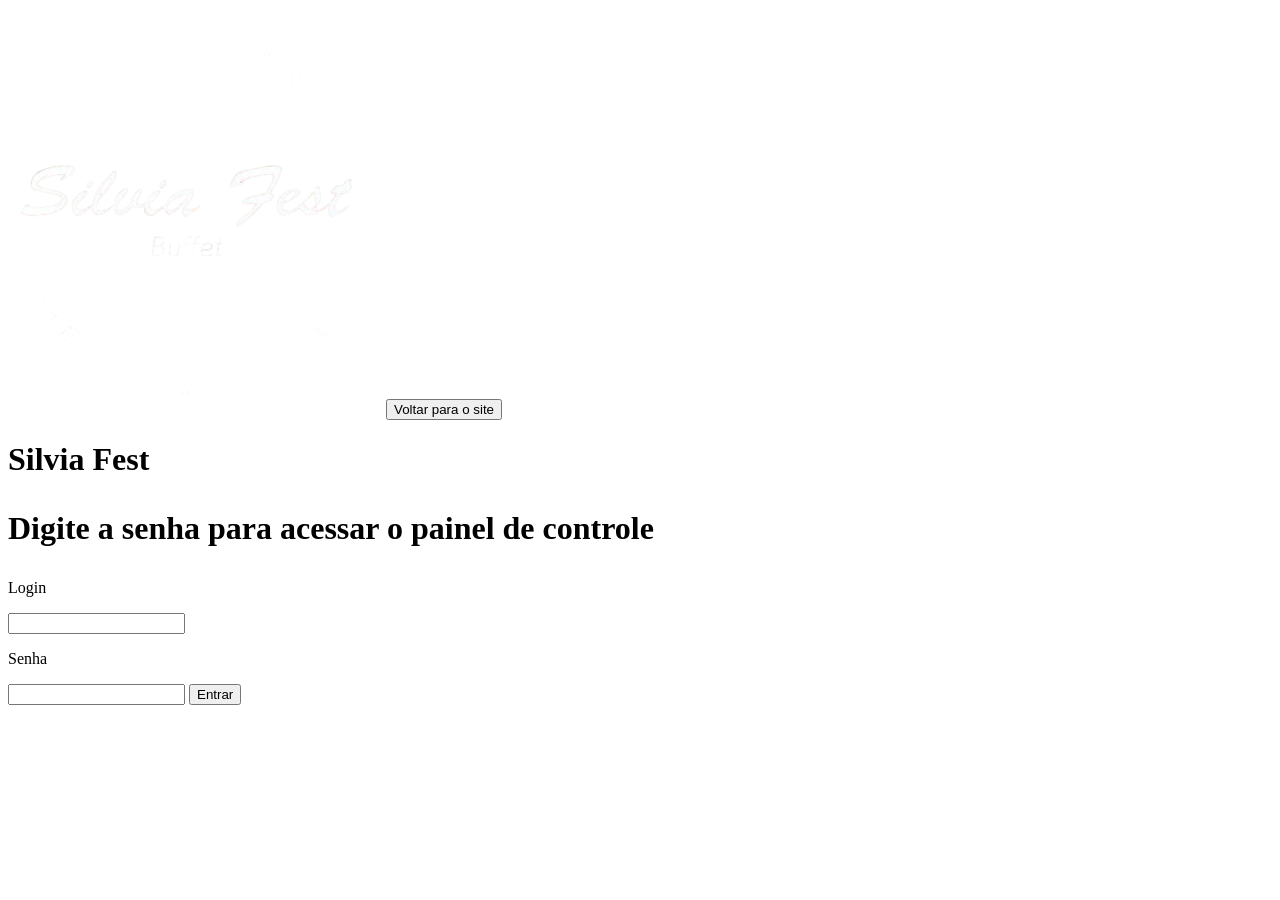
==== adm.html @ 07a518a9 "continuação" ====
<!DOCTYPE html>
<html lang="pt-br">
<head>
    <meta charset="UTF-8">
    <meta name="viewport" content="width=device-width, initial-scale=1.0">
    <title>Tela do Administrador</title>
    <link rel="stylesheet" href="css/style.css">
</head>
<body>
    
    <!-- HEADER -->
<header>
        <img src="img/logo cantina.png" class="logo">
        <button id="botao"">Voltar para o site</button>
</header>

<div class="titulo">
    <h1>Silvia Fest<h1>
        <p>Digite a senha para acessar o painel de controle</p>
</div>


    <section class="form">
        <p>Login</p>
<input type="text" id="nome"> 
<p>Senha</p>
<input type="password" id="senha">
<button type="submit">Entrar</button>
    </section>
</form>



<script src="js/script.js"></script>
</body>
</html>
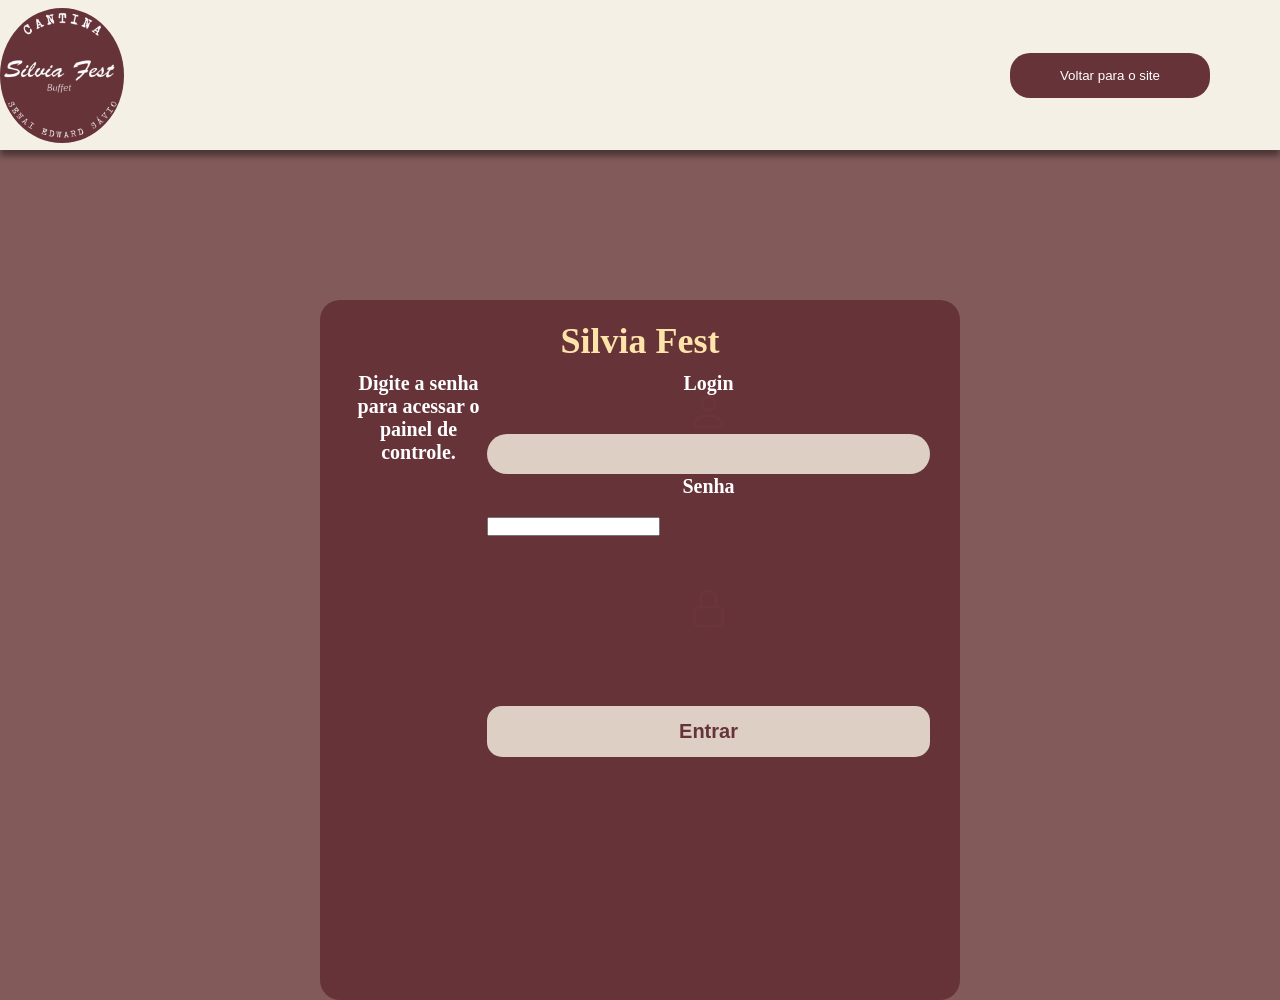
==== commit b833ae5b: "atualização css" ====
--- a/adm.html
+++ b/adm.html
@@ -4,7 +4,7 @@
     <meta charset="UTF-8">
     <meta name="viewport" content="width=device-width, initial-scale=1.0">
     <title>Tela do Administrador</title>
-    <link rel="stylesheet" href="css/style.css">
+    <link rel="stylesheet" href="css/style2.css">
 </head>
 <body>
     
@@ -14,20 +14,28 @@
         <button id="botao"">Voltar para o site</button>
 </header>
 
+
 <div class="titulo">
     <h1>Silvia Fest<h1>
-        <p>Digite a senha para acessar o painel de controle</p>
-</div>
+        <p>Digite a senha para acessar o painel de controle.</p>
+       
 
+        
+        <form>
+            <section class="form">
+                <p>Login</p>
+                <p><img src="img/homem.png" class="homem"></p>
+                <input type="text" id="nome"> 
 
-    <section class="form">
-        <p>Login</p>
-<input type="text" id="nome"> 
-<p>Senha</p>
-<input type="password" id="senha">
-<button type="submit">Entrar</button>
-    </section>
-</form>
+                <div class="senha">
+                <p class="S">Senha</p>
+                <input type="password" id="senha">
+                <p><img src="img/cadado.png" class="cadado"></p>
+                <button type="submit" class="senha2">Entrar</button>
+                </div>
+            </section>
+        </form>
+    </div>
 
 
 
--- a/css/style2.css
+++ b/css/style2.css
@@ -0,0 +1,104 @@
+:root {
+  --vinho: #663339;
+  --creme: #f5f0e5;
+  --fundo: #ece2cc;
+  --card: #6a363c;
+  --card2: #39060a;
+  --linear: #e0e0e0;
+  --marrom: #825a5a;
+  --amarelo: #ffe4a9;
+  --cinza: #decfc4;
+}
+* {
+  margin: 0;
+  padding: 0;
+  box-sizing: border-box;
+}
+header {
+  position: sticky;
+  top: 0;
+  display: flex;
+  justify-content: space-between;
+  align-items: center;
+  height: 150px;
+  backdrop-filter: blur(15px);
+  -webkit-backdrop-filter: blur(20px);
+  box-shadow: 0 6px 6px rgb(0, 0, 0, 0.4);
+  background: var(--creme);
+}
+.logo {
+  display: flex;
+  gap: 30px;
+  height: 90%;
+  border-radius: 150%;
+  background-color: var(--vinho);
+}
+#botao {
+  display: flex;
+  background-color: var(--vinho);
+  border-radius: 20px;
+  padding: 15px 50px;
+  color: #ffff;
+  margin-right: 70px;
+  border: none;
+}
+body {
+  background-color: var(--marrom);
+}
+
+.titulo {
+  background-color: var(--vinho);
+  height: 700px;
+  width: 50%;
+  border-radius: 20px;
+  margin: 0 auto;
+  margin-top: 150px;
+  padding: 20px 30px;
+}
+
+.titulo h1 {
+  display: flex;
+  font-size: 36px;
+  color: var(--amarelo);
+  justify-content: center;
+  margin-bottom: 10px;
+}
+
+.titulo p {
+  font-size: 20px;
+  color: #ffff;
+  text-align: center;
+}
+
+.senha2 {
+  display: block;
+  width: 100%;
+  color: var(--vinho);
+  background-color: var(--cinza);
+  border: none;
+  border-radius: 15px;
+  padding: 14px;
+  font-size: 20px;
+  font-weight: bold;
+  margin-top: 24px;
+}
+
+#nome{
+font-size: 35px;
+border-radius: 20px;
+border: none;
+background-color: var(--cinza);
+
+}
+
+#senha2{
+font-size: 35px;
+border-radius: 20px;
+border: none;
+background-color: var(--cinza);
+
+}
+
+.cadado{
+margin: 50px;
+}
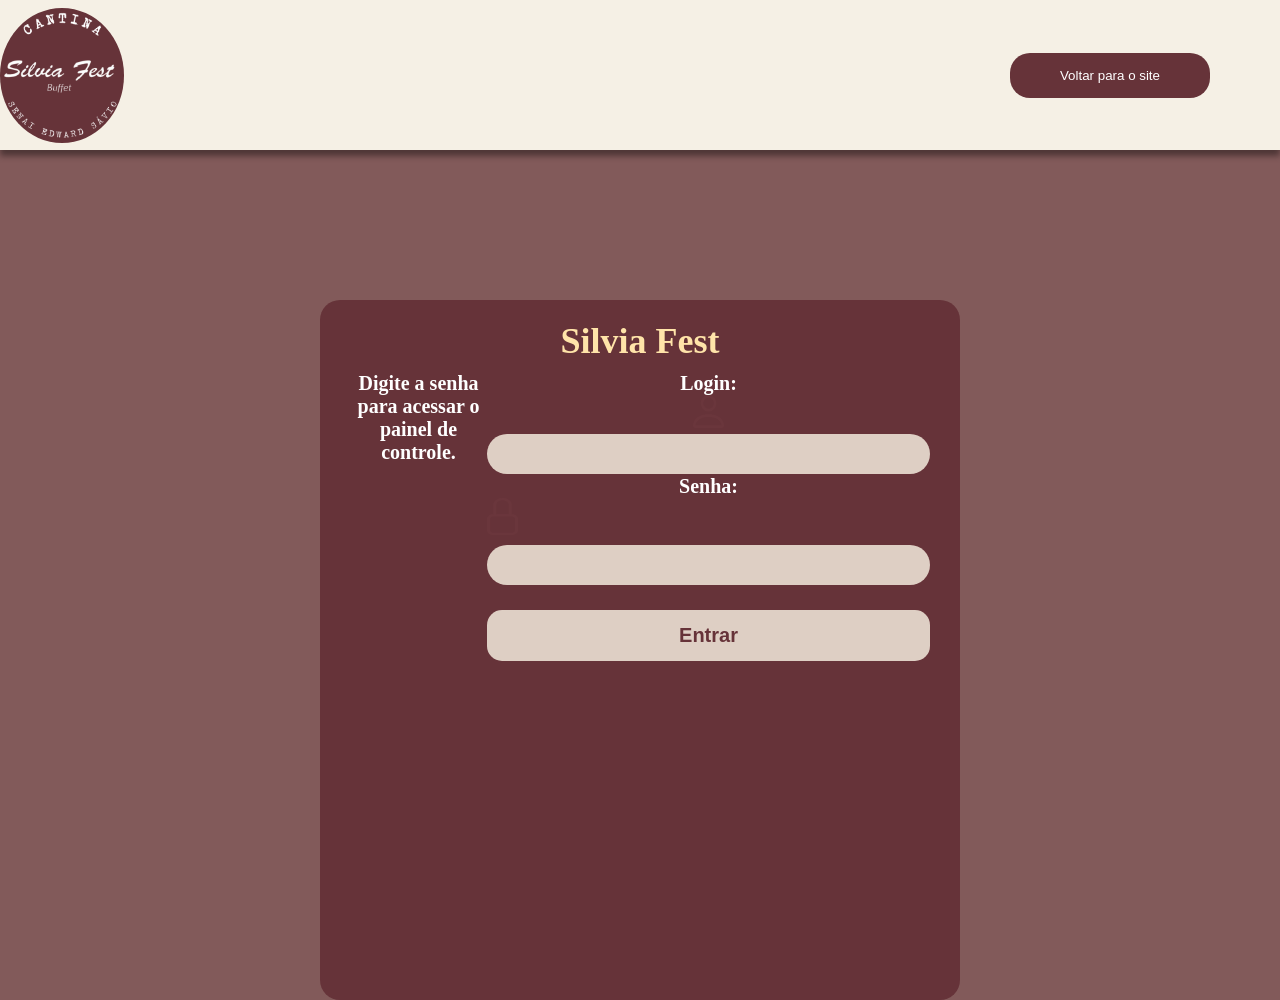
==== commit 1107f844: "atualização" ====
--- a/adm.html
+++ b/adm.html
@@ -1,44 +1,50 @@
 <!DOCTYPE html>
 <html lang="pt-br">
+
 <head>
     <meta charset="UTF-8">
     <meta name="viewport" content="width=device-width, initial-scale=1.0">
     <title>Tela do Administrador</title>
     <link rel="stylesheet" href="css/style2.css">
 </head>
+
 <body>
-    
+
     <!-- HEADER -->
-<header>
+    <header>
         <img src="img/logo cantina.png" class="logo">
-        <button id="botao"">Voltar para o site</button>
-</header>
+        <button id="botao">Voltar para o site</button>
+    </header>
 
 
-<div class="titulo">
-    <h1>Silvia Fest<h1>
-        <p>Digite a senha para acessar o painel de controle.</p>
-       
-
-        
-        <form>
-            <section class="form">
-                <p>Login</p>
-                <p><img src="img/homem.png" class="homem"></p>
-                <input type="text" id="nome"> 
-
-                <div class="senha">
-                <p class="S">Senha</p>
-                <input type="password" id="senha">
-                <p><img src="img/cadado.png" class="cadado"></p>
-                <button type="submit" class="senha2">Entrar</button>
-                </div>
-            </section>
-        </form>
-    </div>
+    <div class="titulo">
+        <h1>Silvia Fest<h1>
+                <p>Digite a senha para acessar o painel de controle.</p>
 
 
 
-<script src="js/script.js"></script>
+                <form>
+                    <div class="login">
+                        <p>Login:</p>
+                        <p><img src="img/homem.png" id="homem"></p>
+                        <input type="text" id="nome">
+                    </div>
+
+                    <div class="senha">
+                        <p>Senha:</p>
+                        <img src="img/cadado.png" id="cadeado">
+                        <input type="password" id="s">
+                    </div>
+                    <div class="button">
+                        <button type="submit" class="senha2">Entrar
+                        </button>
+                    </div>
+                </form>
+
+
+
+
+                <script src="js/script.js"></script>
 </body>
+
 </html>
--- a/css/style2.css
+++ b/css/style2.css
@@ -91,14 +91,12 @@
 
 }
 
-#senha2{
+#s{
+background-color: var(--cinza);
+border: none;
 font-size: 35px;
 border-radius: 20px;
-border: none;
-background-color: var(--cinza);
-
 }
 
-.cadado{
-margin: 50px;
-}+
+
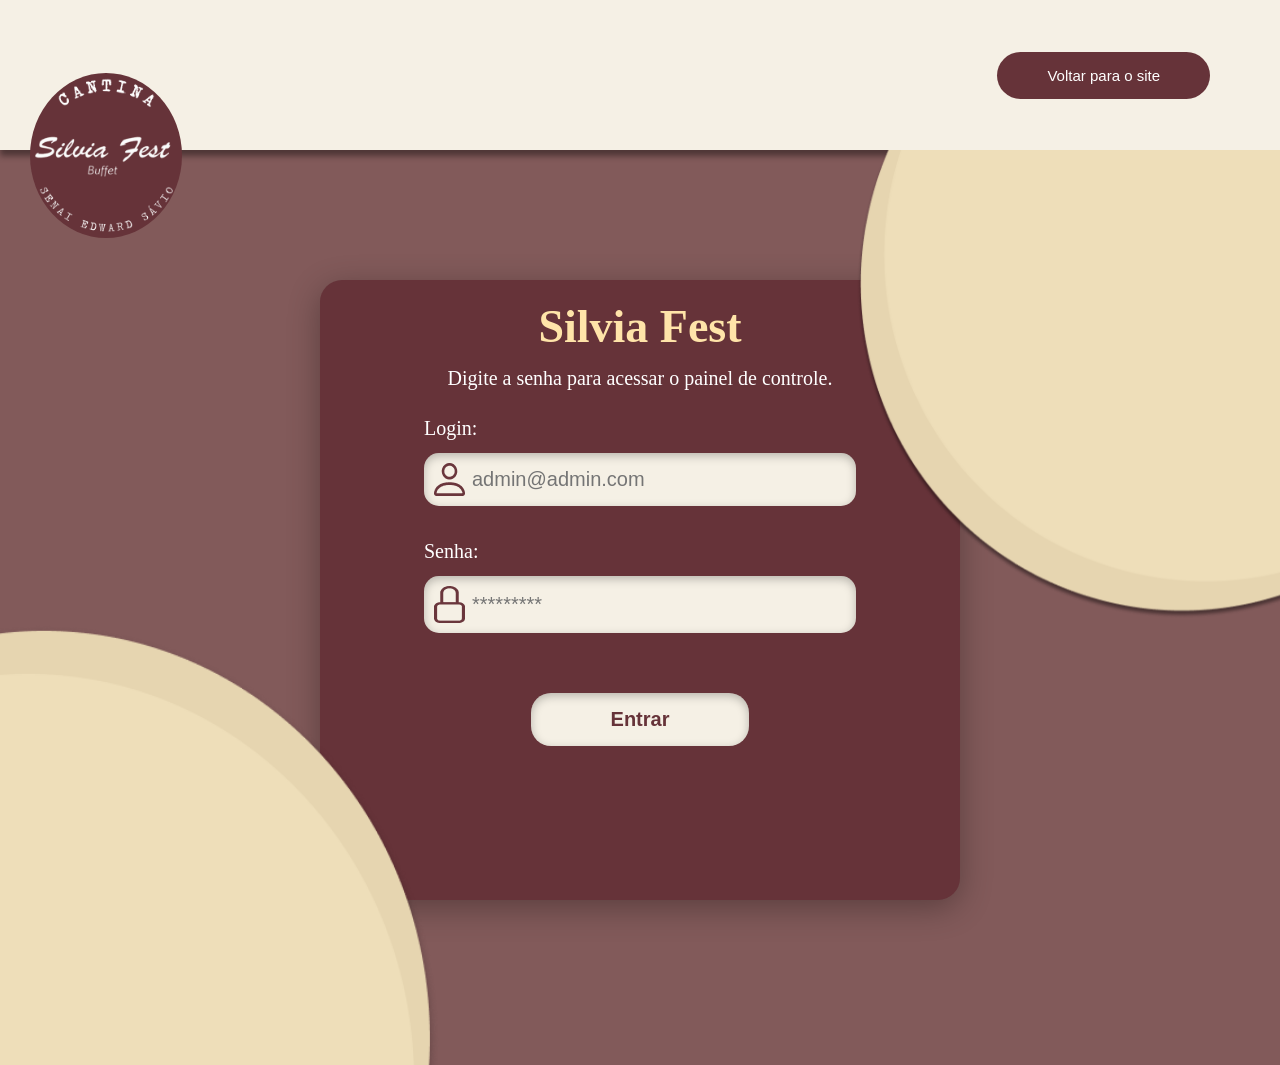
==== commit c43a07d8: "área admin css" ====
--- a/adm.html
+++ b/adm.html
@@ -10,41 +10,47 @@
 
 <body>
 
+
     <!-- HEADER -->
     <header>
         <img src="img/logo cantina.png" class="logo">
         <button id="botao">Voltar para o site</button>
     </header>
+    
+    <img src="img/design 2.png" class="design2">
+    
+    <div class="titulo">
+        <h1>Silvia Fest</h1>
+        <p>Digite a senha para acessar o painel de controle.</p>
+        
+        
+        <form>
+            <div class="login">
+                
+                <p>Login:</p>
+                <div class="inputBg">
+                    <img src="img/homem.png">
+                    <input type="text" placeholder="admin@admin.com">
+                </div>
+            </div>
+            
+            <div class="senha">
+                <p>Senha:</p>
+                <div class="inputBg">
+                    <img src="img/cadado.png">
+                    <input type="password" placeholder="*********">
+                </div>
+            </div>
+            
+            <button class="btnEntrar" type="submit">Entrar
+            </button>
+            
+        </form>
+        
+    </div>
+    <img src="img/design 1.png" class="design">
 
-
-    <div class="titulo">
-        <h1>Silvia Fest<h1>
-                <p>Digite a senha para acessar o painel de controle.</p>
-
-
-
-                <form>
-                    <div class="login">
-                        <p>Login:</p>
-                        <p><img src="img/homem.png" id="homem"></p>
-                        <input type="text" id="nome">
-                    </div>
-
-                    <div class="senha">
-                        <p>Senha:</p>
-                        <img src="img/cadado.png" id="cadeado">
-                        <input type="password" id="s">
-                    </div>
-                    <div class="button">
-                        <button type="submit" class="senha2">Entrar
-                        </button>
-                    </div>
-                </form>
-
-
-
-
-                <script src="js/script.js"></script>
+    <script src="js/script.js"></script>
 </body>
 
 </html>
--- a/css/style2.css
+++ b/css/style2.css
@@ -28,75 +28,180 @@
 }
 .logo {
   display: flex;
-  gap: 30px;
-  height: 90%;
+  height: 110%;
+  position: relative;
+  top: 80px;
+  margin: 30px;
   border-radius: 150%;
   background-color: var(--vinho);
 }
 #botao {
   display: flex;
   background-color: var(--vinho);
-  border-radius: 20px;
+  border-radius: 25px;
   padding: 15px 50px;
   color: #ffff;
   margin-right: 70px;
   border: none;
-}
+  font-size: 15px;
+}
+
+#botao:hover {
+  background: var(--amarelo);
+}
+
 body {
   background-color: var(--marrom);
+  position: relative;
 }
 
 .titulo {
   background-color: var(--vinho);
-  height: 700px;
+  height: 620px;
   width: 50%;
-  border-radius: 20px;
+  border-radius: 22px;
   margin: 0 auto;
-  margin-top: 150px;
-  padding: 20px 30px;
+  margin-top: 130px;
+  padding: 20px 50px;
+    box-shadow: 0px 8px 32px rgba(0, 0, 0, 0.30);
 }
 
 .titulo h1 {
-  display: flex;
-  font-size: 36px;
+  text-align: center;
+  font-size: 46px;
   color: var(--amarelo);
-  justify-content: center;
-  margin-bottom: 10px;
 }
 
 .titulo p {
   font-size: 20px;
   color: #ffff;
   text-align: center;
-}
-
-.senha2 {
+  line-height: 50px;
+}
+
+/*.senha2 {
   display: block;
-  width: 100%;
+  width: 60%;
   color: var(--vinho);
   background-color: var(--cinza);
   border: none;
   border-radius: 15px;
-  padding: 14px;
+  padding: 15px;
   font-size: 20px;
   font-weight: bold;
   margin-top: 24px;
-}
-
-#nome{
-font-size: 35px;
-border-radius: 20px;
+}*/
+
+#nome {
+  font-size: 10px;
+  border-radius: 20px;
+  border: none;
+  background-color: var(--cinza);
+  height: 50px;
+  padding: 20px 130px;
+  margin: 50px;
+}
+
+/*#s {
+  background-color: var(--cinza);
+  border: none;
+  font-size: 35px;
+  border-radius: 20px;
+}*/
+
+#cadeado {
+  position: flex;
+  left: 14px;
+  font-size: 16px;
+  opacity: 0.6;
+  
+}
+form {
+  display: flex;
+  justify-content: center;
+  align-items: center;
+  flex-direction: column;
+
+  gap: 20px;
+}
+
+.login,
+.senha {
+  display: flex;
+  flex-direction: column;
+  justify-content: center;
+  align-items: center;
+  width: 80%;
+
+
+  & p {
+    align-self: start;
+  }
+}
+
+.inputBg {
+  background-color: var(--creme);
+  border-radius: 15px;
+  display: flex;
+  justify-content: center;
+  align-items: center;
+
+  padding: 10px 10px;
+  width: 100%;
+  height: 100%;
+  box-shadow: inset 0px 3px 10px rgba(0, 0, 0, 0.25);
+  
+
+  & input {
+    font-size: 20px;
+    background-color: transparent;
+    border: none;
+    width: 100%;
+
+    padding-left: 7px;
+  }
+
+  & input:focus {
+    outline: none;
+    box-shadow: none;
+  }
+}
+
+.btnEntrar {
+  background-color: var(--creme);
+  padding: 15px 80px;
+  border-color: transparent;
+  border-radius: 20px;
+  font-size: 20px;
+    box-shadow: inset 0px 3px 10px rgba(0, 0, 0, 0.25);
 border: none;
-background-color: var(--cinza);
-
-}
-
-#s{
-background-color: var(--cinza);
-border: none;
-font-size: 35px;
-border-radius: 20px;
-}
-
-
-
+
+  font-weight: bold;
+color: var(--vinho);
+
+  margin-top: 40px;
+}
+.btnEntrar:hover{
+  background-color: var(--amarelo);
+
+
+}
+
+
+
+
+.design{
+position: absolute;
+top: 625px;
+  left: -100px;
+  width: 540px;
+  height: 440px;
+}
+
+.design2{
+position: absolute;
+  top: 150px;
+  right: 0;
+  width: 650;
+  height: 550px;
+}
